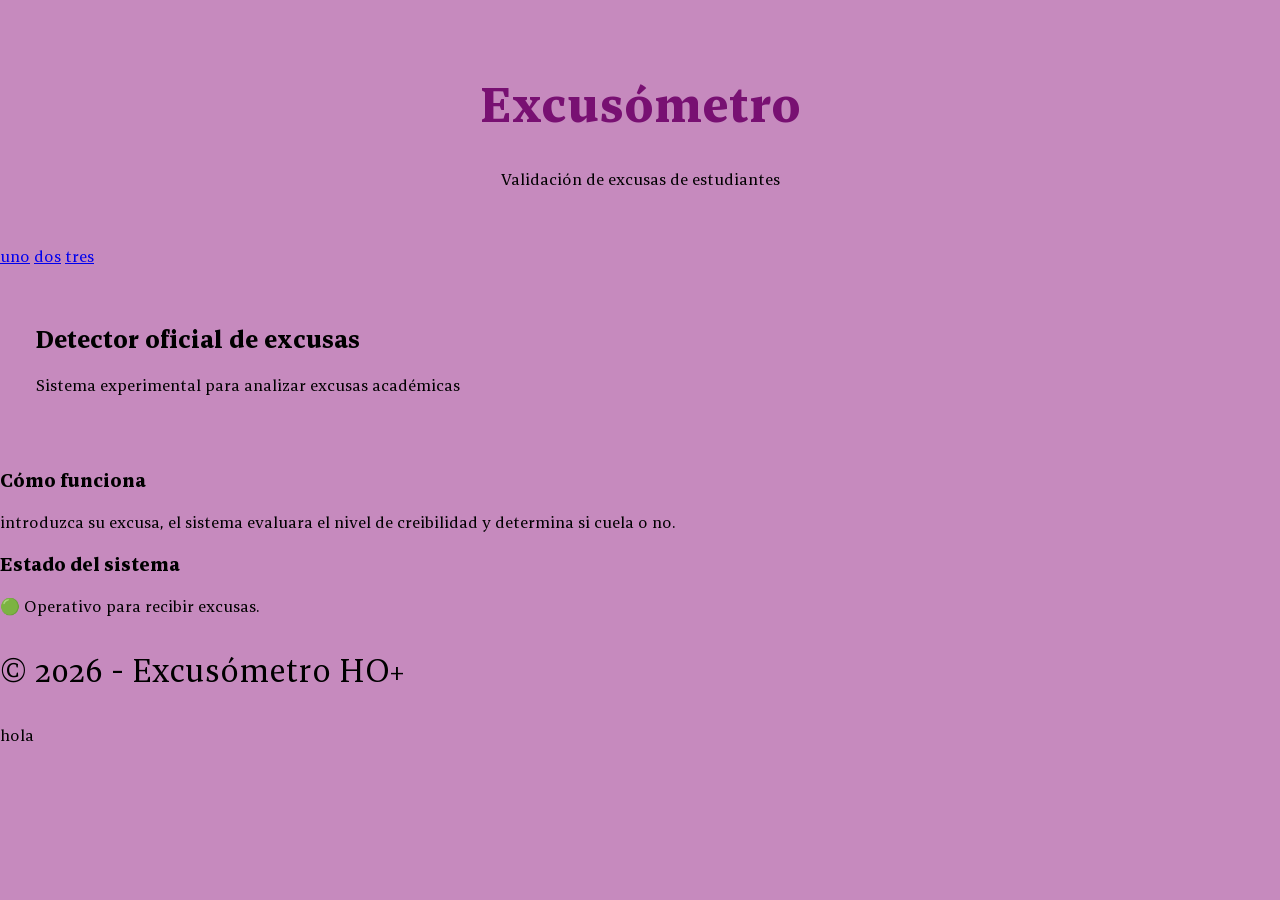
==== index.html @ b6b79987 "Rename Index.html to index.html" ====
<!DOCTYPE html>
<html lang="en">
<head>
    <meta charset="UTF-8">
    <meta name="viewport" content="width=device-width, initial-scale=1.0">
    <link rel="stylesheet" href="Estilos.css">
    <link rel="shortcut icon" href="https://static.vecteezy.com/system/resources/previews/027/667/572/original/cat-icon-symbol-isolated-illustration-vector.jpg" type="image/x-icon">
    <title>Excusómetro</title>
</head>
<body>
<header>
    <h1>Excusómetro</h1>
    <p>Validación de excusas de estudiantes</p>
</header>
<nav>
    <a href="#">uno</a>
    <a href="#">dos</a>
    <a href="#">tres</a>
</nav>
<main>
    <h2>Detector oficial de excusas</h2>
    <p>Sistema experimental para analizar excusas académicas</p>
</main>
    <section> 
        <h3>Cómo funciona</h3>
        <p> introduzca su excusa, el sistema evaluara el nivel de creibilidad y determina si cuela o no.</p>
    </section>
    <section>
        <h3>Estado del sistema</h3>
        <p>🟢 Operativo para recibir excusas.</p>
    </section>
</body>
<footer>
    <p id="pie">&copy; 2026 - Excusómetro HO+</p>
</footer>
<p>hola
    
</p>
</html>
---- Estilos.css ----
@font-face {
    font-family: 'BespokeSerif';
    src: url('fonts/TTF/BespokeSerif-Variable.ttf') format('truetype');
}
body{
  font-family: 'BespokeSerif', Helvetica, sans-serif;
    margin: 0;
    background-color: #C68ABE;
    
}
header {
    padding: 40px;
    text-align: center;

}
head p {font-size: 1.5rem ;
}
h1{
    color: #781072;
    font-size: 3em;
}
main{
   padding: 36px; 
}
#pie {
    font-size: 2em;
}
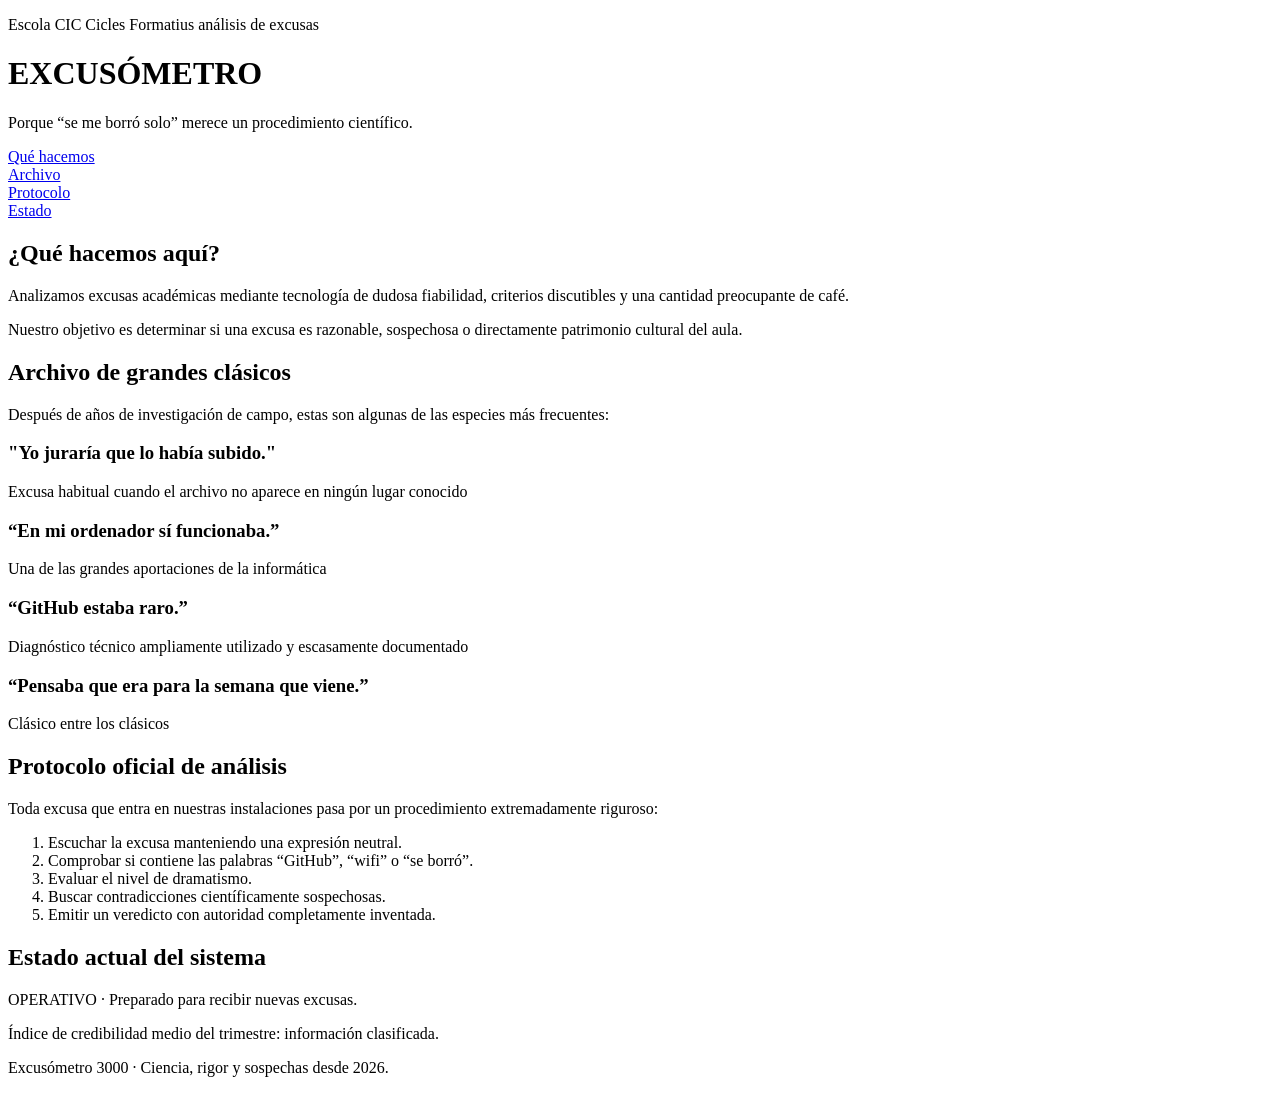
==== commit 8e230329: "Merge branch 'main' of https://github.com/HOMAS23/MorenoThomas_Excusometro" ====
--- a/index.html
+++ b/index.html
@@ -1,39 +1,121 @@
 <!DOCTYPE html>
-<html lang="en">
+<html lang="es">
+
 <head>
     <meta charset="UTF-8">
     <meta name="viewport" content="width=device-width, initial-scale=1.0">
-    <link rel="stylesheet" href="Estilos.css">
-    <link rel="shortcut icon" href="https://static.vecteezy.com/system/resources/previews/027/667/572/original/cat-icon-symbol-isolated-illustration-vector.jpg" type="image/x-icon">
-    <title>Excusómetro</title>
+    <meta name="description" content="Sistema experimental para analizar excusas académicas de dudosa credibilidad">
+    <meta name="keywords" content="excusas, estudiantes, detector, excusómetro">
+    <title>Excusómetro 3000</title>
+    <link rel="stylesheet" href="estilos.css">
 </head>
+
 <body>
-<header>
-    <h1>Excusómetro</h1>
-    <p>Validación de excusas de estudiantes</p>
-</header>
-<nav>
-    <a href="#">uno</a>
-    <a href="#">dos</a>
-    <a href="#">tres</a>
-</nav>
-<main>
-    <h2>Detector oficial de excusas</h2>
-    <p>Sistema experimental para analizar excusas académicas</p>
+
+    <header>
+        <p> Escola CIC Cicles Formatius análisis de excusas </p>
+        <h1>EXCUSÓMETRO</h1>
+        <p>Porque “se me borró solo” merece un procedimiento científico.</p>
+    </header>
+
+    <nav>
+        <div class="menu">
+            <a href="#que-hacemos">Qué hacemos</a>
+        </div>
+        <div class="menu"> 
+            <a href="#archivo">Archivo</a>
+        </div>
+        <div class="menu"> 
+            <a href="#protocolo">Protocolo</a>
+        </div>
+        <div class="menu"> 
+            <a href="#estado">Estado</a>
+        </div>
+    </nav>
+
+ <main>
+
+        <section>
+            <h2 id="que-hacemos">¿Qué hacemos aquí?</h2>
+
+            <p>
+                Analizamos excusas académicas mediante tecnología de dudosa fiabilidad,
+                criterios discutibles y una cantidad preocupante de café.
+            </p>
+
+            <p>
+                Nuestro objetivo es determinar si una excusa es razonable, sospechosa
+                o directamente patrimonio cultural del aula.
+            </p>
+        </section>
+
+        <section>
+            <h2 id="archivo">Archivo de grandes clásicos</h2>
+
+            <p>
+                Después de años de investigación de campo, estas son algunas de las
+                especies más frecuentes:
+            </p>
+
+            <article class="excusa">
+                <h3>"Yo juraría que lo había subido."</h3>
+                <p>Excusa habitual cuando el archivo no aparece en ningún lugar conocido</p>
+            </article>
+            <article class="excusa">
+                <h3>“En mi ordenador sí funcionaba.”</h3>
+                <p>Una de las grandes aportaciones de la informática</p>
+            </article>
+             <article class="excusa">
+                <h3>“GitHub estaba raro.”</h3>
+                <p>Diagnóstico técnico ampliamente utilizado y escasamente documentado</p>
+            </article>
+             <article class="excusa">
+                <h3>“Pensaba que era para la semana que viene.”</h3>
+                <p>Clásico entre los clásicos</p>
+            </article>
+
+            <!-- <ul>
+                <li>“Yo juraría que lo había subido.”</li>
+                <li>“En mi ordenador sí funcionaba.”</li>
+                <li>“GitHub estaba raro.”</li>
+                <li>“Pensaba que era para la semana que viene.”</li>
+                <li>“Lo tenía hecho, pero no encuentro el archivo.”</li>
+            </ul> -->
+        </section>
+
+        <section id="protocolo">
+            <h2>Protocolo oficial de análisis</h2>
+
+            <p>
+                Toda excusa que entra en nuestras instalaciones pasa por un
+                procedimiento extremadamente riguroso:
+            </p>
+
+            <ol>
+                <li>Escuchar la excusa manteniendo una expresión neutral.</li>
+                <li>Comprobar si contiene las palabras “GitHub”, “wifi” o “se borró”.</li>
+                <li>Evaluar el nivel de dramatismo.</li>
+                <li>Buscar contradicciones científicamente sospechosas.</li>
+                <li>Emitir un veredicto con autoridad completamente inventada.</li>
+            </ol>
+        </section>
+
+        <section id="estado">
+            <h2>Estado actual del sistema</h2>
+
+            <p>
+                OPERATIVO · Preparado para recibir nuevas excusas.
+            </p>
+
+            <p>
+                Índice de credibilidad medio del trimestre: información clasificada.
+            </p>
+        </section>
+
 </main>
-    <section> 
-        <h3>Cómo funciona</h3>
-        <p> introduzca su excusa, el sistema evaluara el nivel de creibilidad y determina si cuela o no.</p>
-    </section>
-    <section>
-        <h3>Estado del sistema</h3>
-        <p>🟢 Operativo para recibir excusas.</p>
-    </section>
-</body>
-<footer>
-    <p id="pie">&copy; 2026 - Excusómetro HO+</p>
-</footer>
-<p>hola
-    
-</p>
-</html>
+
+    <footer>
+        <p>Excusómetro 3000 · Ciencia, rigor y sospechas desde 2026.</p>
+    </footer>
+
+</main>
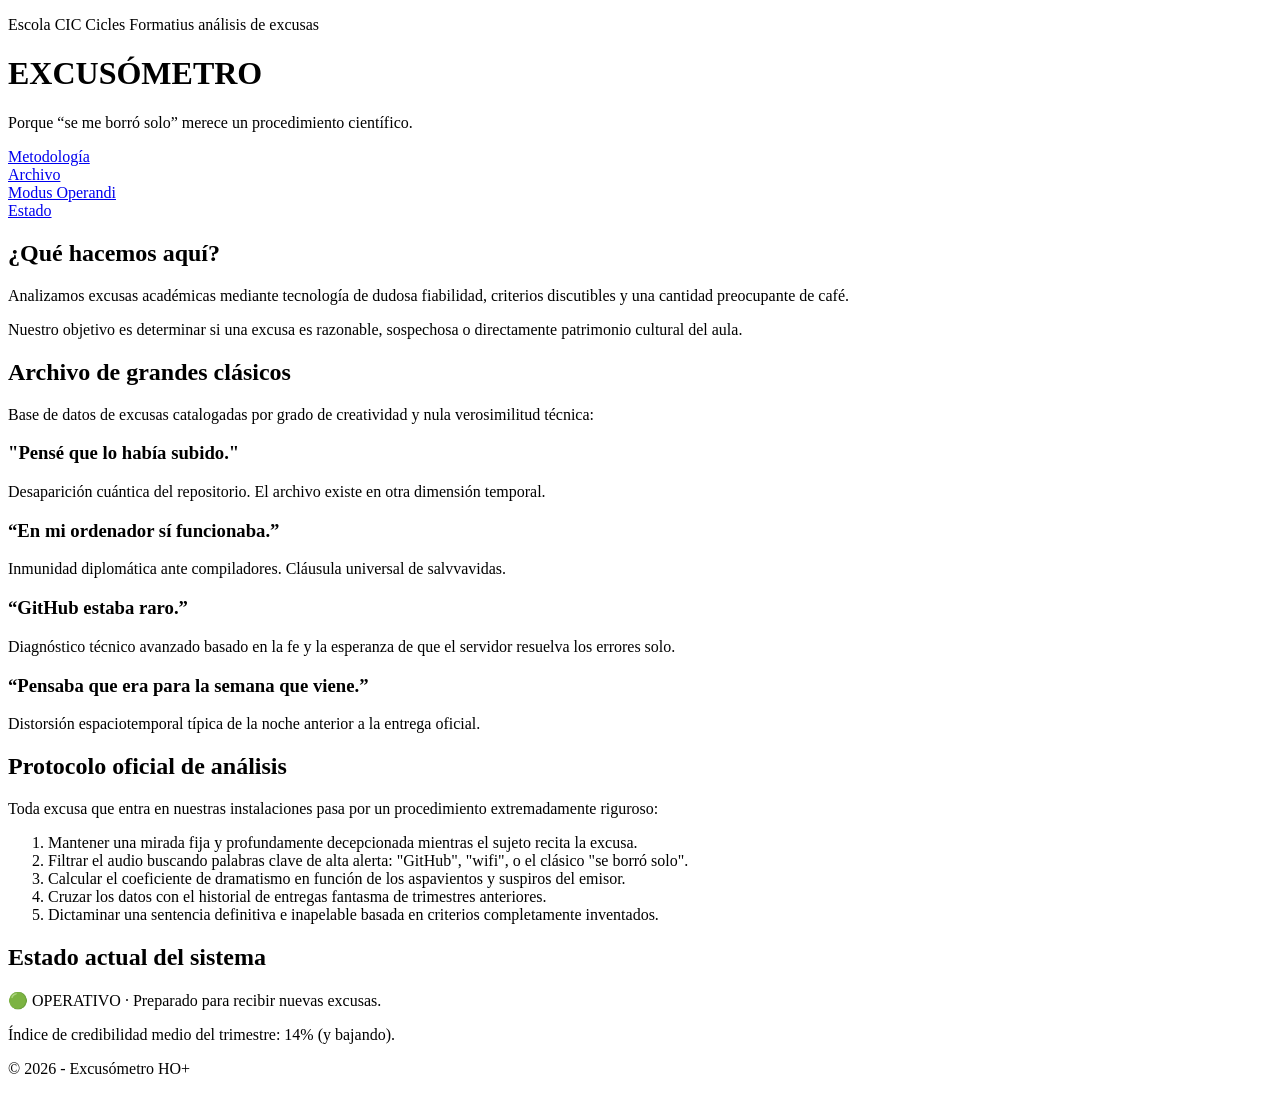
==== commit 08efca25: "Index a index" ====
--- a/index.html
+++ b/index.html
@@ -20,13 +20,13 @@
 
     <nav>
         <div class="menu">
-            <a href="#que-hacemos">Qué hacemos</a>
+            <a href="#metodologia">Metodología</a>
         </div>
         <div class="menu"> 
             <a href="#archivo">Archivo</a>
         </div>
         <div class="menu"> 
-            <a href="#protocolo">Protocolo</a>
+            <a href="#modus_operandi">Modus Operandi</a>
         </div>
         <div class="menu"> 
             <a href="#estado">Estado</a>
@@ -36,7 +36,7 @@
  <main>
 
         <section>
-            <h2 id="que-hacemos">¿Qué hacemos aquí?</h2>
+            <h2 id="Metodologia">¿Qué hacemos aquí?</h2>
 
             <p>
                 Analizamos excusas académicas mediante tecnología de dudosa fiabilidad,
@@ -50,40 +50,33 @@
         </section>
 
         <section>
+        
             <h2 id="archivo">Archivo de grandes clásicos</h2>
 
             <p>
-                Después de años de investigación de campo, estas son algunas de las
-                especies más frecuentes:
+               Base de datos de excusas catalogadas por grado de creatividad y nula verosimilitud técnica:
             </p>
-
+        <div class="clasicos">
             <article class="excusa">
-                <h3>"Yo juraría que lo había subido."</h3>
-                <p>Excusa habitual cuando el archivo no aparece en ningún lugar conocido</p>
+                <h3>"Pensé que lo había subido."</h3>
+                <p>Desaparición cuántica del repositorio. El archivo existe en otra dimensión temporal.</p>
             </article>
             <article class="excusa">
                 <h3>“En mi ordenador sí funcionaba.”</h3>
-                <p>Una de las grandes aportaciones de la informática</p>
+                <p>Inmunidad diplomática ante compiladores. Cláusula universal de salvvavidas.</p>
             </article>
              <article class="excusa">
                 <h3>“GitHub estaba raro.”</h3>
-                <p>Diagnóstico técnico ampliamente utilizado y escasamente documentado</p>
+                <p>Diagnóstico técnico avanzado basado en la fe y la esperanza de que el servidor resuelva los errores solo.</p>
             </article>
              <article class="excusa">
                 <h3>“Pensaba que era para la semana que viene.”</h3>
-                <p>Clásico entre los clásicos</p>
+                <p>Distorsión espaciotemporal típica de la noche anterior a la entrega oficial.</p>
             </article>
-
-            <!-- <ul>
-                <li>“Yo juraría que lo había subido.”</li>
-                <li>“En mi ordenador sí funcionaba.”</li>
-                <li>“GitHub estaba raro.”</li>
-                <li>“Pensaba que era para la semana que viene.”</li>
-                <li>“Lo tenía hecho, pero no encuentro el archivo.”</li>
-            </ul> -->
+        </div>
         </section>
 
-        <section id="protocolo">
+        <section id="modus_operandi">
             <h2>Protocolo oficial de análisis</h2>
 
             <p>
@@ -92,11 +85,11 @@
             </p>
 
             <ol>
-                <li>Escuchar la excusa manteniendo una expresión neutral.</li>
-                <li>Comprobar si contiene las palabras “GitHub”, “wifi” o “se borró”.</li>
-                <li>Evaluar el nivel de dramatismo.</li>
-                <li>Buscar contradicciones científicamente sospechosas.</li>
-                <li>Emitir un veredicto con autoridad completamente inventada.</li>
+                <li>Mantener una mirada fija y profundamente decepcionada mientras el sujeto recita la excusa.</li>
+                <li>Filtrar el audio buscando palabras clave de alta alerta: "GitHub", "wifi", o el clásico "se borró solo".</li>
+                <li>Calcular el coeficiente de dramatismo en función de los aspavientos y suspiros del emisor.</li>
+                <li>Cruzar los datos con el historial de entregas fantasma de trimestres anteriores.</li>
+                <li>Dictaminar una sentencia definitiva e inapelable basada en criterios completamente inventados.</li>
             </ol>
         </section>
 
@@ -104,18 +97,20 @@
             <h2>Estado actual del sistema</h2>
 
             <p>
-                OPERATIVO · Preparado para recibir nuevas excusas.
+                🟢 OPERATIVO · Preparado para recibir nuevas excusas.
             </p>
 
             <p>
-                Índice de credibilidad medio del trimestre: información clasificada.
+                Índice de credibilidad medio del trimestre: 14% (y bajando).
             </p>
         </section>
 
 </main>
 
     <footer>
-        <p>Excusómetro 3000 · Ciencia, rigor y sospechas desde 2026.</p>
-    </footer>
+    <p>  &copy; 2026 - Excusómetro HO+ </p>    
+</footer>
 
-</main>+</body>
+
+</html>
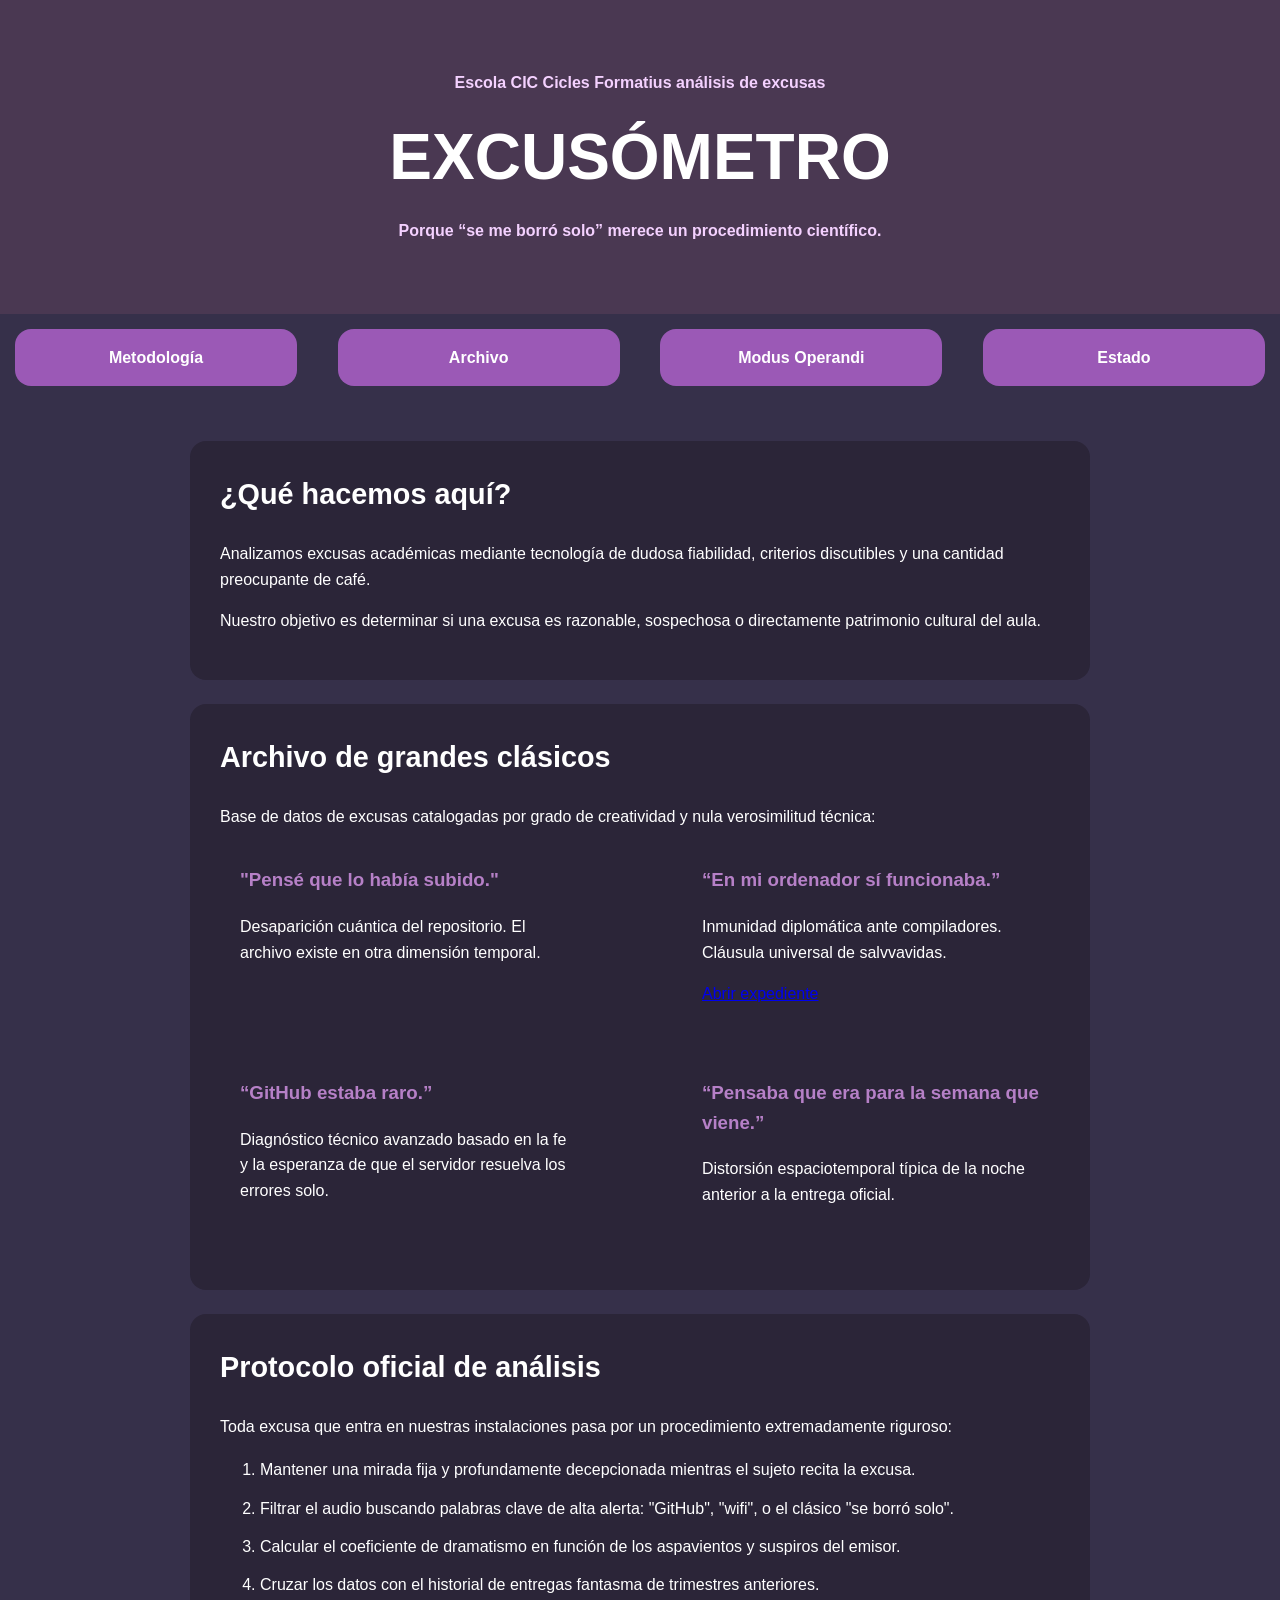
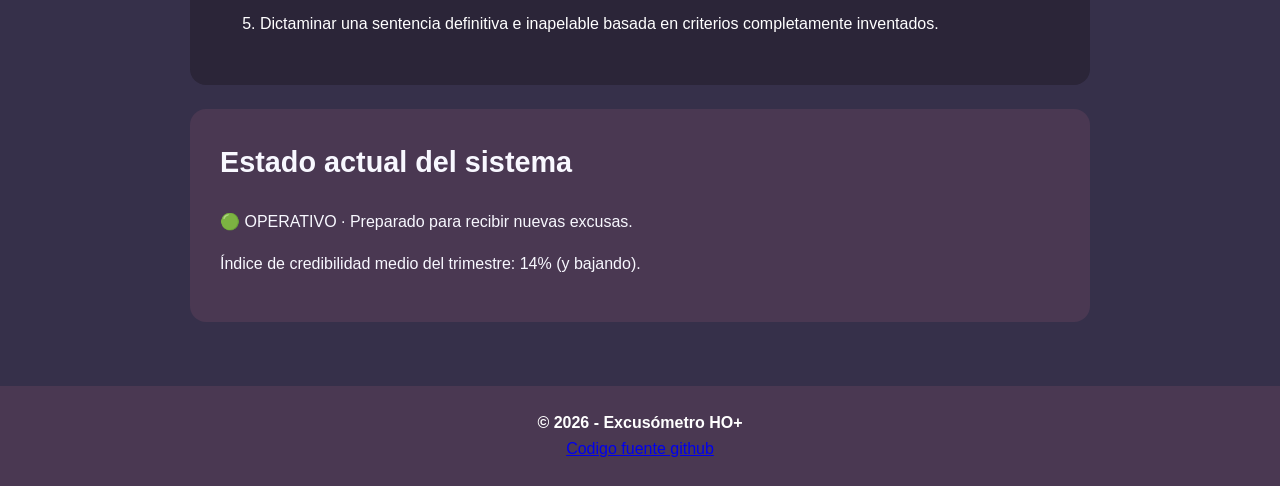
==== commit f4ae74ce: "enlaces externos" ====
--- a/index.html
+++ b/index.html
@@ -64,6 +64,7 @@
             <article class="excusa">
                 <h3>“En mi ordenador sí funcionaba.”</h3>
                 <p>Inmunidad diplomática ante compiladores. Cláusula universal de salvvavidas.</p>
+                <a href="paginas/expediente.html" target="_blank">Abrir expediente</a>
             </article>
              <article class="excusa">
                 <h3>“GitHub estaba raro.”</h3>
@@ -109,6 +110,7 @@
 
     <footer>
     <p>  &copy; 2026 - Excusómetro HO+ </p>    
+    <a href="https://github.com/HOMAS23/MorenoThomas_Excusometro/tree/desarrollo" target="_blank">Codigo fuente github</a>
 </footer>
 
 </body>
--- a/estilos.css
+++ b/estilos.css
@@ -0,0 +1,130 @@
+body {
+    font-family: Helvetica;
+    margin: 0;
+    background-color: #36304a;
+    color: #ffff;
+    font-size: 16px;
+    line-height: 1.6;
+}
+
+header {
+    background-color: #4a3852;
+    color: #f2f0e8;
+    text-align: center;
+    padding: 60px 30px;
+}
+
+header p {
+    color: #F4D1FF;
+    font-size: 1rem;
+    font-weight: 700;
+    margin: 10px 0;
+}
+
+h1 {
+    color: #ffffff;
+    font-size: 4rem;
+    font-weight: 700;
+    margin: 10px 0;
+}
+
+nav{
+
+    text-align: center;
+    padding: 15px;
+    display: flex;
+    justify-content: space-between;
+    gap: 20px;
+}
+
+nav a{
+    color: hsl(0, 0%, 100%);
+    font-weight: 700;
+    text-decoration: none;
+    
+    
+}
+
+nav a:hover{
+    color: #f7f731;
+}
+nav .menu {
+    width: 20%;
+    padding: 1em;
+    border-radius: 1em;
+    background-color: #9b59b6;
+
+}
+main {
+    max-width: 900px;
+    margin: auto;
+    padding: 40px 30px;
+}
+
+section {
+    background-color: #2b2538;
+    margin-bottom: 24px;
+    padding: 30px;
+    border-radius: 1em;
+}
+
+h2 {
+    color: #ffffff;
+    font-size: 1.8rem;
+    font-weight: 700;
+    margin-top: 0;
+}
+
+p {
+    margin-bottom: 16px;
+}
+
+ul {
+    line-height: 1.9;
+}
+
+ol {
+    line-height: 1.9;
+}
+
+li {
+    margin-bottom: 8px;
+}
+.clasicos {
+    display: flex;
+    justify-content: space-between; 
+    gap: 15px; 
+    flex-wrap: wrap;
+}
+.excusa{
+    background-color: #2b2538;
+    padding: 20px;
+    margin-bottom: 16px;
+    box-sizing: border-box;
+    width: 45%;
+}
+
+.excusa h3{
+    color: #b680c7;
+    margin-top: 0;
+}
+#estado{
+    background-color: #4a3852;
+    color: ghostwhite;
+}
+
+#estado h2{
+    color: ghostwhite;
+}
+
+footer {
+    background-color: #4a3852;
+    color: #ffff;
+    text-align: center;
+    padding: 24px;
+}
+
+footer p {
+    font-weight: 700;
+    margin: 0;
+}
